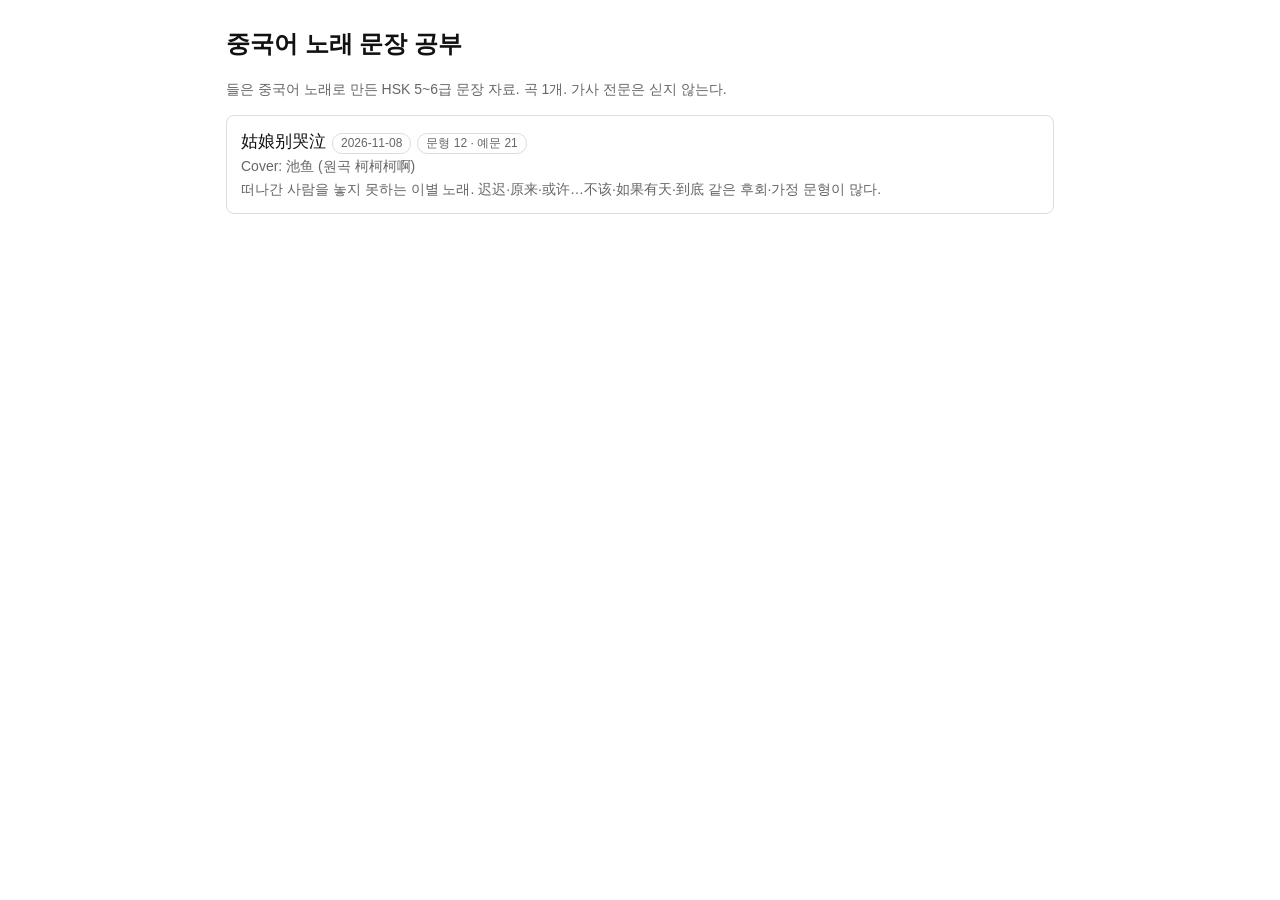
==== index.html @ 87ad7418 "중국어 노래 문장 공부 사이트: 곡별 HSK 5~6급 문형·작문 자료와 Chrome 청취 추적 도구 Co-Authored-By: Claude Opus 5.5 <noreply@ant" ====
<!doctype html>
<html lang="ko">
<head>
<meta charset="utf-8">
<meta name="viewport" content="width=device-width, initial-scale=1">
<title>중국어 노래 문장 공부</title>
<link rel="stylesheet" href="assets/study.css">
</head>
<body>
<main>
<h1>중국어 노래 문장 공부</h1>
<p class="muted">들은 중국어 노래로 만든 HSK 5~6급 문장 자료. 곡 1개. 가사 전문은 싣지 않는다.</p>
<a class="song" href="videos/DZimlVK9Ybs/index.html"><span class="zh s">姑娘别哭泣</span><span class="tag">2026-11-08</span><span class="tag">문형 12 · 예문 21</span><div class="muted">Cover: 池鱼 (원곡 柯柯柯啊)</div><div class="muted">떠나간 사람을 놓지 못하는 이별 노래. 迟迟·原来·或许…不该·如果有天·到底 같은 후회·가정 문형이 많다.</div></a>
</main>
</body>
</html>
---- assets/study.css ----
:root{--bg:#fff;--fg:#111;--muted:#666;--line:#ddd;--soft:#f6f6f6;--accent:#111;--ok:#1a7f37;--bad:#c62828}
@media (prefers-color-scheme:dark){:root:not([data-theme="light"]){--bg:#121212;--fg:#eee;--muted:#9a9a9a;--line:#333;--soft:#1c1c1c;--accent:#eee;--ok:#4caf50;--bad:#ef5350}}
*{box-sizing:border-box}
body{margin:0;background:var(--bg);color:var(--fg);font:16px/1.65 "Pretendard","Noto Sans KR","Malgun Gothic",sans-serif}
main{max-width:860px;margin:0 auto;padding:24px 16px 64px}
a{color:var(--fg)}
h1{font-size:24px;margin:0 0 4px}h2{font-size:19px;margin:40px 0 10px;padding-bottom:6px;border-bottom:1px solid var(--line)}
h3{font-size:16px;margin:0 0 6px}
.muted{color:var(--muted);font-size:14px}
.zh{font-family:"Noto Sans SC","Microsoft YaHei",sans-serif;font-size:20px;line-height:1.6}
.zh.s{font-size:17px}
.py{color:var(--muted);font-size:14px}
nav{display:flex;gap:6px;flex-wrap:wrap;margin:16px 0}
nav a{border:1px solid var(--line);border-radius:6px;padding:4px 10px;text-decoration:none;font-size:14px}
.video{position:relative;padding-top:56.25%;border:1px solid var(--line);border-radius:8px;overflow:hidden;margin:12px 0}
.video iframe{position:absolute;inset:0;width:100%;height:100%;border:0}
.tools{display:flex;gap:8px;flex-wrap:wrap;align-items:center;margin:8px 0}
button{background:var(--accent);color:var(--bg);border:0;border-radius:6px;padding:7px 14px;font:inherit;font-size:14px;cursor:pointer}
button.ghost{background:transparent;color:var(--fg);border:1px solid var(--line)}
button.mini{padding:2px 8px;font-size:13px}
.box{border:1px solid var(--line);border-radius:8px;padding:12px 14px;margin:10px 0}
.box p{margin:4px 0}
.sent{border-left:3px solid var(--line);padding:6px 0 6px 12px;margin:8px 0}
.note{font-size:14px;background:var(--soft);border-radius:6px;padding:6px 10px;margin-top:6px}
table{width:100%;border-collapse:collapse;font-size:15px}
th,td{border-bottom:1px solid var(--line);padding:8px 6px;text-align:left;vertical-align:top}
th{font-size:13px;color:var(--muted);font-weight:600}
.card{border:1px solid var(--line);border-radius:10px;padding:24px 16px;min-height:170px}
.card .q{font-size:18px}
textarea{width:100%;min-height:160px;border:1px solid var(--line);border-radius:6px;padding:10px;background:var(--bg);color:var(--fg);font:14px/1.5 inherit}
details{border:1px solid var(--line);border-radius:8px;padding:8px 14px;margin:10px 0}
summary{cursor:pointer;font-weight:600}
.hide-py .py{visibility:hidden}.hide-ko .ko{visibility:hidden}
.song{display:block;border:1px solid var(--line);border-radius:8px;padding:12px 14px;margin:8px 0;text-decoration:none}
.song:hover{background:var(--soft)}
.tag{display:inline-block;font-size:12px;border:1px solid var(--line);border-radius:10px;padding:0 8px;margin-left:6px;color:var(--muted)}
@media (max-width:600px){.zh{font-size:18px}}
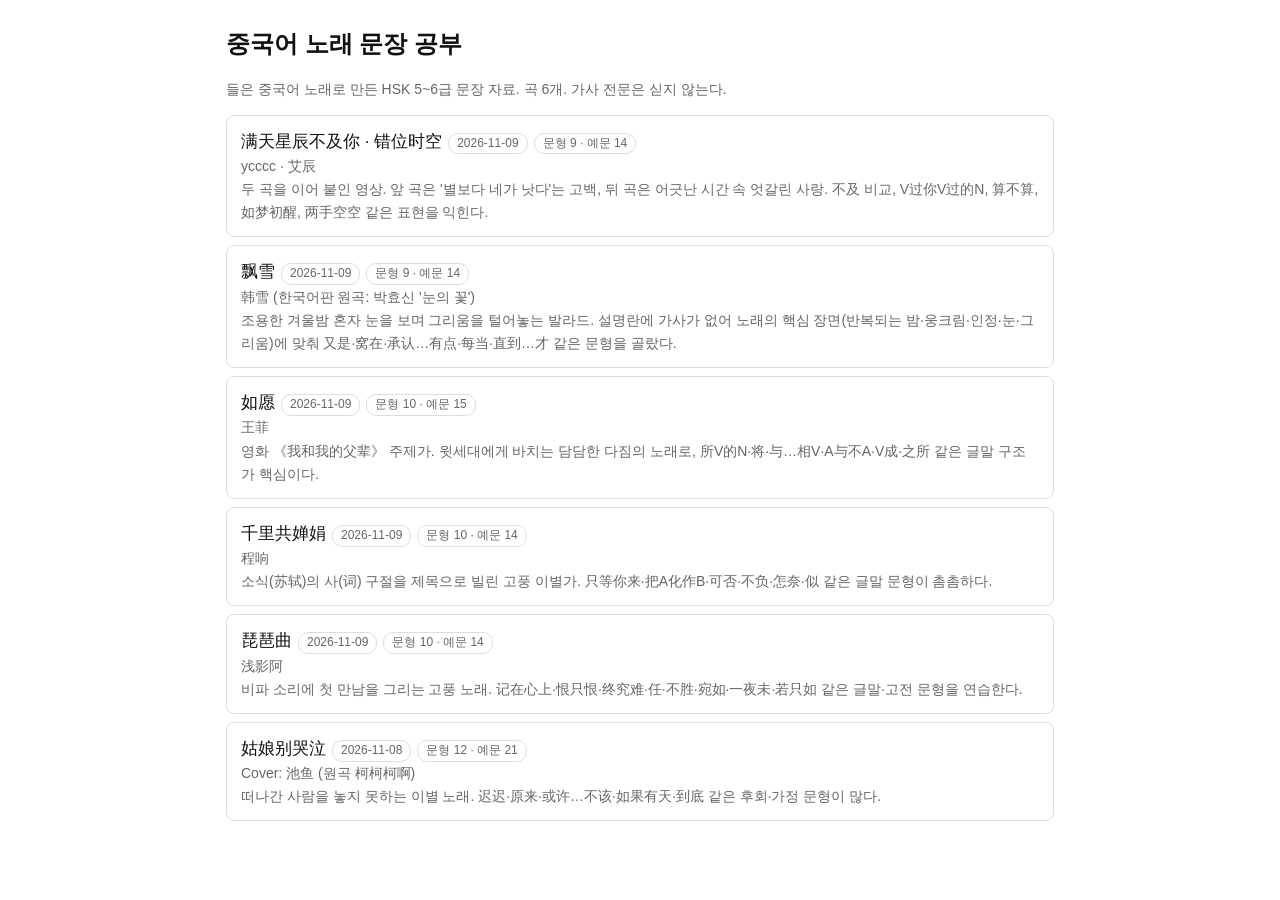
==== commit 073ec0e8: "새 곡: 飘雪, 满天星辰不及你·错位时空, 千里共婵娟, 琵琶曲, 如愿 Co-Authored-By: Claude Opus 5.5 <noreply@anthropic.com>" ====
--- a/index.html
+++ b/index.html
@@ -9,7 +9,12 @@
 <body>
 <main>
 <h1>중국어 노래 문장 공부</h1>
-<p class="muted">들은 중국어 노래로 만든 HSK 5~6급 문장 자료. 곡 1개. 가사 전문은 싣지 않는다.</p>
+<p class="muted">들은 중국어 노래로 만든 HSK 5~6급 문장 자료. 곡 6개. 가사 전문은 싣지 않는다.</p>
+<a class="song" href="videos/vgGB8AaJwH0/index.html"><span class="zh s">满天星辰不及你 · 错位时空</span><span class="tag">2026-11-09</span><span class="tag">문형 9 · 예문 14</span><div class="muted">ycccc · 艾辰</div><div class="muted">두 곡을 이어 붙인 영상. 앞 곡은 &#x27;별보다 네가 낫다&#x27;는 고백, 뒤 곡은 어긋난 시간 속 엇갈린 사랑. 不及 비교, V过你V过的N, 算不算, 如梦初醒, 两手空空 같은 표현을 익힌다.</div></a>
+<a class="song" href="videos/NZdvk2fl6cA/index.html"><span class="zh s">飘雪</span><span class="tag">2026-11-09</span><span class="tag">문형 9 · 예문 14</span><div class="muted">韩雪 (한국어판 원곡: 박효신 &#x27;눈의 꽃&#x27;)</div><div class="muted">조용한 겨울밤 혼자 눈을 보며 그리움을 털어놓는 발라드. 설명란에 가사가 없어 노래의 핵심 장면(반복되는 밤·웅크림·인정·눈·그리움)에 맞춰 又是·窝在·承认…有点·每当·直到…才 같은 문형을 골랐다.</div></a>
+<a class="song" href="videos/GM3HrVnOnAs/index.html"><span class="zh s">如愿</span><span class="tag">2026-11-09</span><span class="tag">문형 10 · 예문 15</span><div class="muted">王菲</div><div class="muted">영화 《我和我的父辈》 주제가. 윗세대에게 바치는 담담한 다짐의 노래로, 所V的N·将·与…相V·A与不A·V成·之所 같은 글말 구조가 핵심이다.</div></a>
+<a class="song" href="videos/eVmsCBAAaas/index.html"><span class="zh s">千里共婵娟</span><span class="tag">2026-11-09</span><span class="tag">문형 10 · 예문 14</span><div class="muted">程响</div><div class="muted">소식(苏轼)의 사(词) 구절을 제목으로 빌린 고풍 이별가. 只等你来·把A化作B·可否·不负·怎奈·似 같은 글말 문형이 촘촘하다.</div></a>
+<a class="song" href="videos/chpROxNV_yA/index.html"><span class="zh s">琵琶曲</span><span class="tag">2026-11-09</span><span class="tag">문형 10 · 예문 14</span><div class="muted">浅影阿</div><div class="muted">비파 소리에 첫 만남을 그리는 고풍 노래. 记在心上·恨只恨·终究难·任·不胜·宛如·一夜未·若只如 같은 글말·고전 문형을 연습한다.</div></a>
 <a class="song" href="videos/DZimlVK9Ybs/index.html"><span class="zh s">姑娘别哭泣</span><span class="tag">2026-11-08</span><span class="tag">문형 12 · 예문 21</span><div class="muted">Cover: 池鱼 (원곡 柯柯柯啊)</div><div class="muted">떠나간 사람을 놓지 못하는 이별 노래. 迟迟·原来·或许…不该·如果有天·到底 같은 후회·가정 문형이 많다.</div></a>
 </main>
 </body>
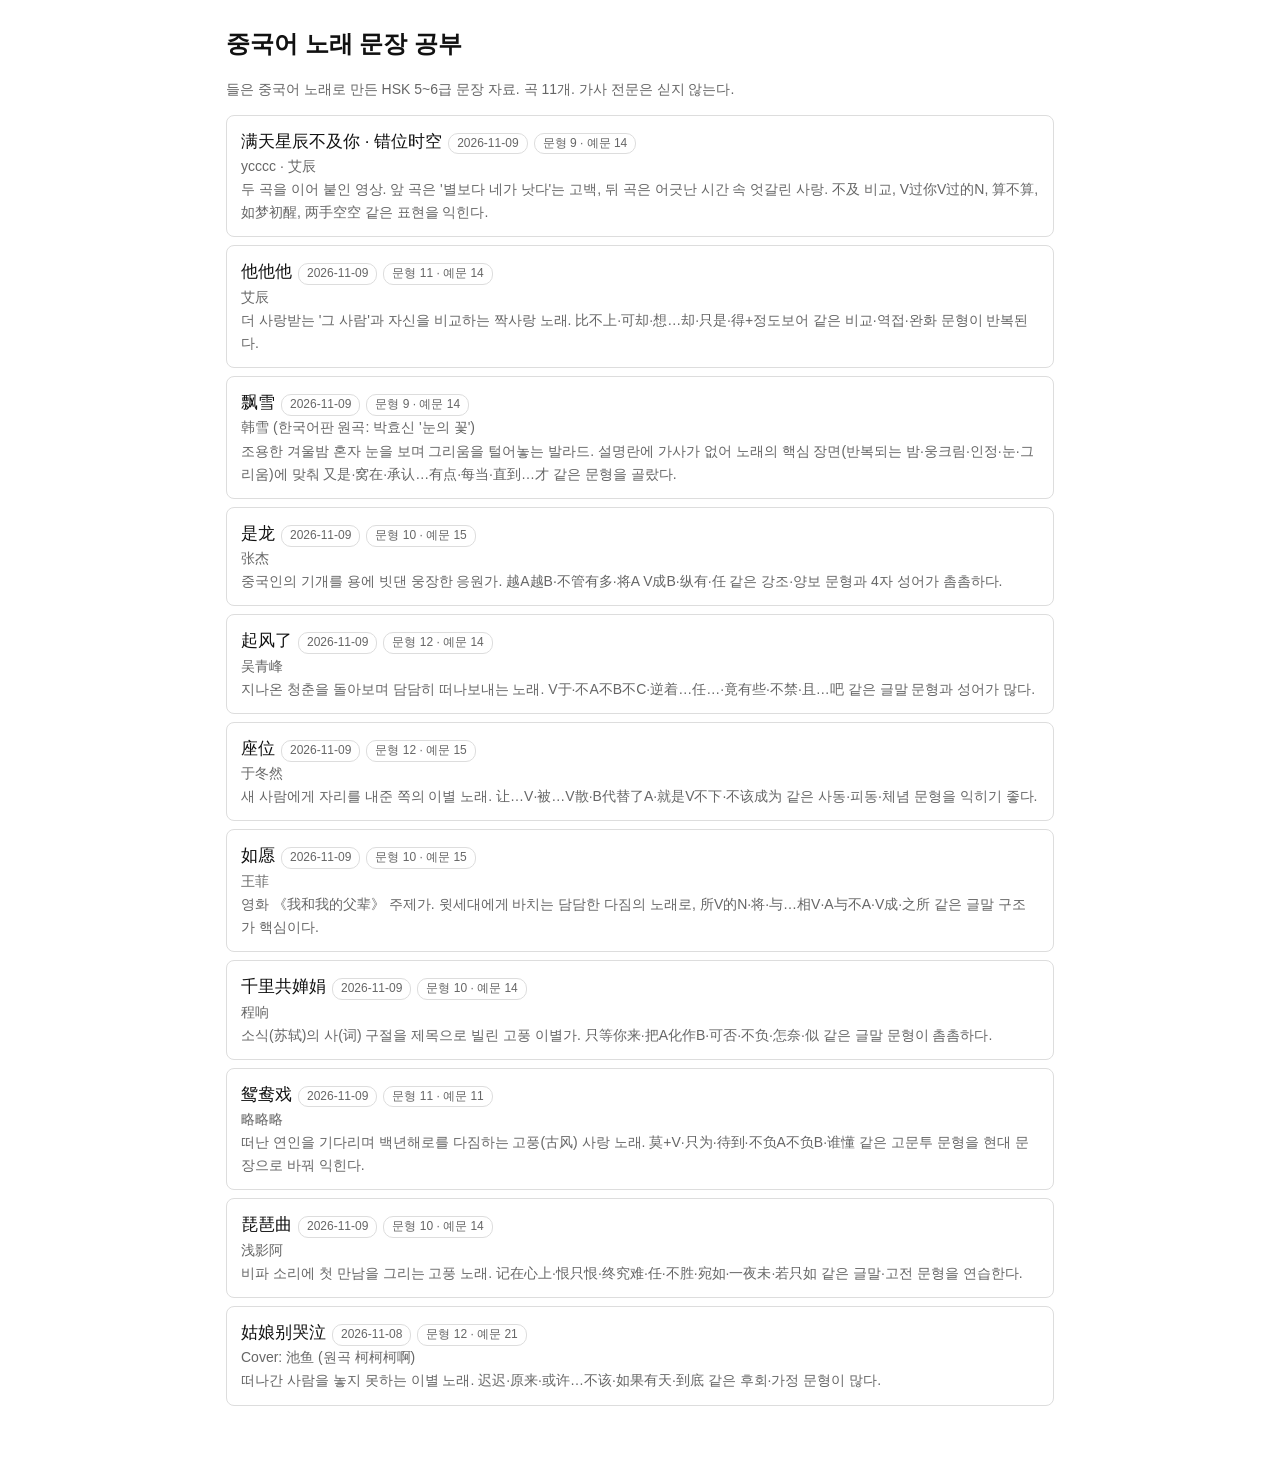
==== commit bd1082aa: "새 곡: 是龙, 座位, 他他他, 鸳鸯戏, 起风了 Co-Authored-By: Claude Opus 5.5 <noreply@anthropic.com>" ====
--- a/index.html
+++ b/index.html
@@ -9,11 +9,16 @@
 <body>
 <main>
 <h1>중국어 노래 문장 공부</h1>
-<p class="muted">들은 중국어 노래로 만든 HSK 5~6급 문장 자료. 곡 6개. 가사 전문은 싣지 않는다.</p>
+<p class="muted">들은 중국어 노래로 만든 HSK 5~6급 문장 자료. 곡 11개. 가사 전문은 싣지 않는다.</p>
 <a class="song" href="videos/vgGB8AaJwH0/index.html"><span class="zh s">满天星辰不及你 · 错位时空</span><span class="tag">2026-11-09</span><span class="tag">문형 9 · 예문 14</span><div class="muted">ycccc · 艾辰</div><div class="muted">두 곡을 이어 붙인 영상. 앞 곡은 &#x27;별보다 네가 낫다&#x27;는 고백, 뒤 곡은 어긋난 시간 속 엇갈린 사랑. 不及 비교, V过你V过的N, 算不算, 如梦初醒, 两手空空 같은 표현을 익힌다.</div></a>
+<a class="song" href="videos/LgaWLshKzpI/index.html"><span class="zh s">他他他</span><span class="tag">2026-11-09</span><span class="tag">문형 11 · 예문 14</span><div class="muted">艾辰</div><div class="muted">더 사랑받는 &#x27;그 사람&#x27;과 자신을 비교하는 짝사랑 노래. 比不上·可却·想…却·只是·得+정도보어 같은 비교·역접·완화 문형이 반복된다.</div></a>
 <a class="song" href="videos/NZdvk2fl6cA/index.html"><span class="zh s">飘雪</span><span class="tag">2026-11-09</span><span class="tag">문형 9 · 예문 14</span><div class="muted">韩雪 (한국어판 원곡: 박효신 &#x27;눈의 꽃&#x27;)</div><div class="muted">조용한 겨울밤 혼자 눈을 보며 그리움을 털어놓는 발라드. 설명란에 가사가 없어 노래의 핵심 장면(반복되는 밤·웅크림·인정·눈·그리움)에 맞춰 又是·窝在·承认…有点·每当·直到…才 같은 문형을 골랐다.</div></a>
+<a class="song" href="videos/lgHoEQMCqtI/index.html"><span class="zh s">是龙</span><span class="tag">2026-11-09</span><span class="tag">문형 10 · 예문 15</span><div class="muted">张杰</div><div class="muted">중국인의 기개를 용에 빗댄 웅장한 응원가. 越A越B·不管有多·将A V成B·纵有·任 같은 강조·양보 문형과 4자 성어가 촘촘하다.</div></a>
+<a class="song" href="videos/8XDMUh3v1Xk/index.html"><span class="zh s">起风了</span><span class="tag">2026-11-09</span><span class="tag">문형 12 · 예문 14</span><div class="muted">吴青峰</div><div class="muted">지나온 청춘을 돌아보며 담담히 떠나보내는 노래. V于·不A不B不C·逆着…任…·竟有些·不禁·且…吧 같은 글말 문형과 성어가 많다.</div></a>
+<a class="song" href="videos/0hnuemkNnFM/index.html"><span class="zh s">座位</span><span class="tag">2026-11-09</span><span class="tag">문형 12 · 예문 15</span><div class="muted">于冬然</div><div class="muted">새 사람에게 자리를 내준 쪽의 이별 노래. 让…V·被…V散·B代替了A·就是V不下·不该成为 같은 사동·피동·체념 문형을 익히기 좋다.</div></a>
 <a class="song" href="videos/GM3HrVnOnAs/index.html"><span class="zh s">如愿</span><span class="tag">2026-11-09</span><span class="tag">문형 10 · 예문 15</span><div class="muted">王菲</div><div class="muted">영화 《我和我的父辈》 주제가. 윗세대에게 바치는 담담한 다짐의 노래로, 所V的N·将·与…相V·A与不A·V成·之所 같은 글말 구조가 핵심이다.</div></a>
 <a class="song" href="videos/eVmsCBAAaas/index.html"><span class="zh s">千里共婵娟</span><span class="tag">2026-11-09</span><span class="tag">문형 10 · 예문 14</span><div class="muted">程响</div><div class="muted">소식(苏轼)의 사(词) 구절을 제목으로 빌린 고풍 이별가. 只等你来·把A化作B·可否·不负·怎奈·似 같은 글말 문형이 촘촘하다.</div></a>
+<a class="song" href="videos/Ud0i41BVCOg/index.html"><span class="zh s">鸳鸯戏</span><span class="tag">2026-11-09</span><span class="tag">문형 11 · 예문 11</span><div class="muted">略略略</div><div class="muted">떠난 연인을 기다리며 백년해로를 다짐하는 고풍(古风) 사랑 노래. 莫+V·只为·待到·不负A不负B·谁懂 같은 고문투 문형을 현대 문장으로 바꿔 익힌다.</div></a>
 <a class="song" href="videos/chpROxNV_yA/index.html"><span class="zh s">琵琶曲</span><span class="tag">2026-11-09</span><span class="tag">문형 10 · 예문 14</span><div class="muted">浅影阿</div><div class="muted">비파 소리에 첫 만남을 그리는 고풍 노래. 记在心上·恨只恨·终究难·任·不胜·宛如·一夜未·若只如 같은 글말·고전 문형을 연습한다.</div></a>
 <a class="song" href="videos/DZimlVK9Ybs/index.html"><span class="zh s">姑娘别哭泣</span><span class="tag">2026-11-08</span><span class="tag">문형 12 · 예문 21</span><div class="muted">Cover: 池鱼 (원곡 柯柯柯啊)</div><div class="muted">떠나간 사람을 놓지 못하는 이별 노래. 迟迟·原来·或许…不该·如果有天·到底 같은 후회·가정 문형이 많다.</div></a>
 </main>
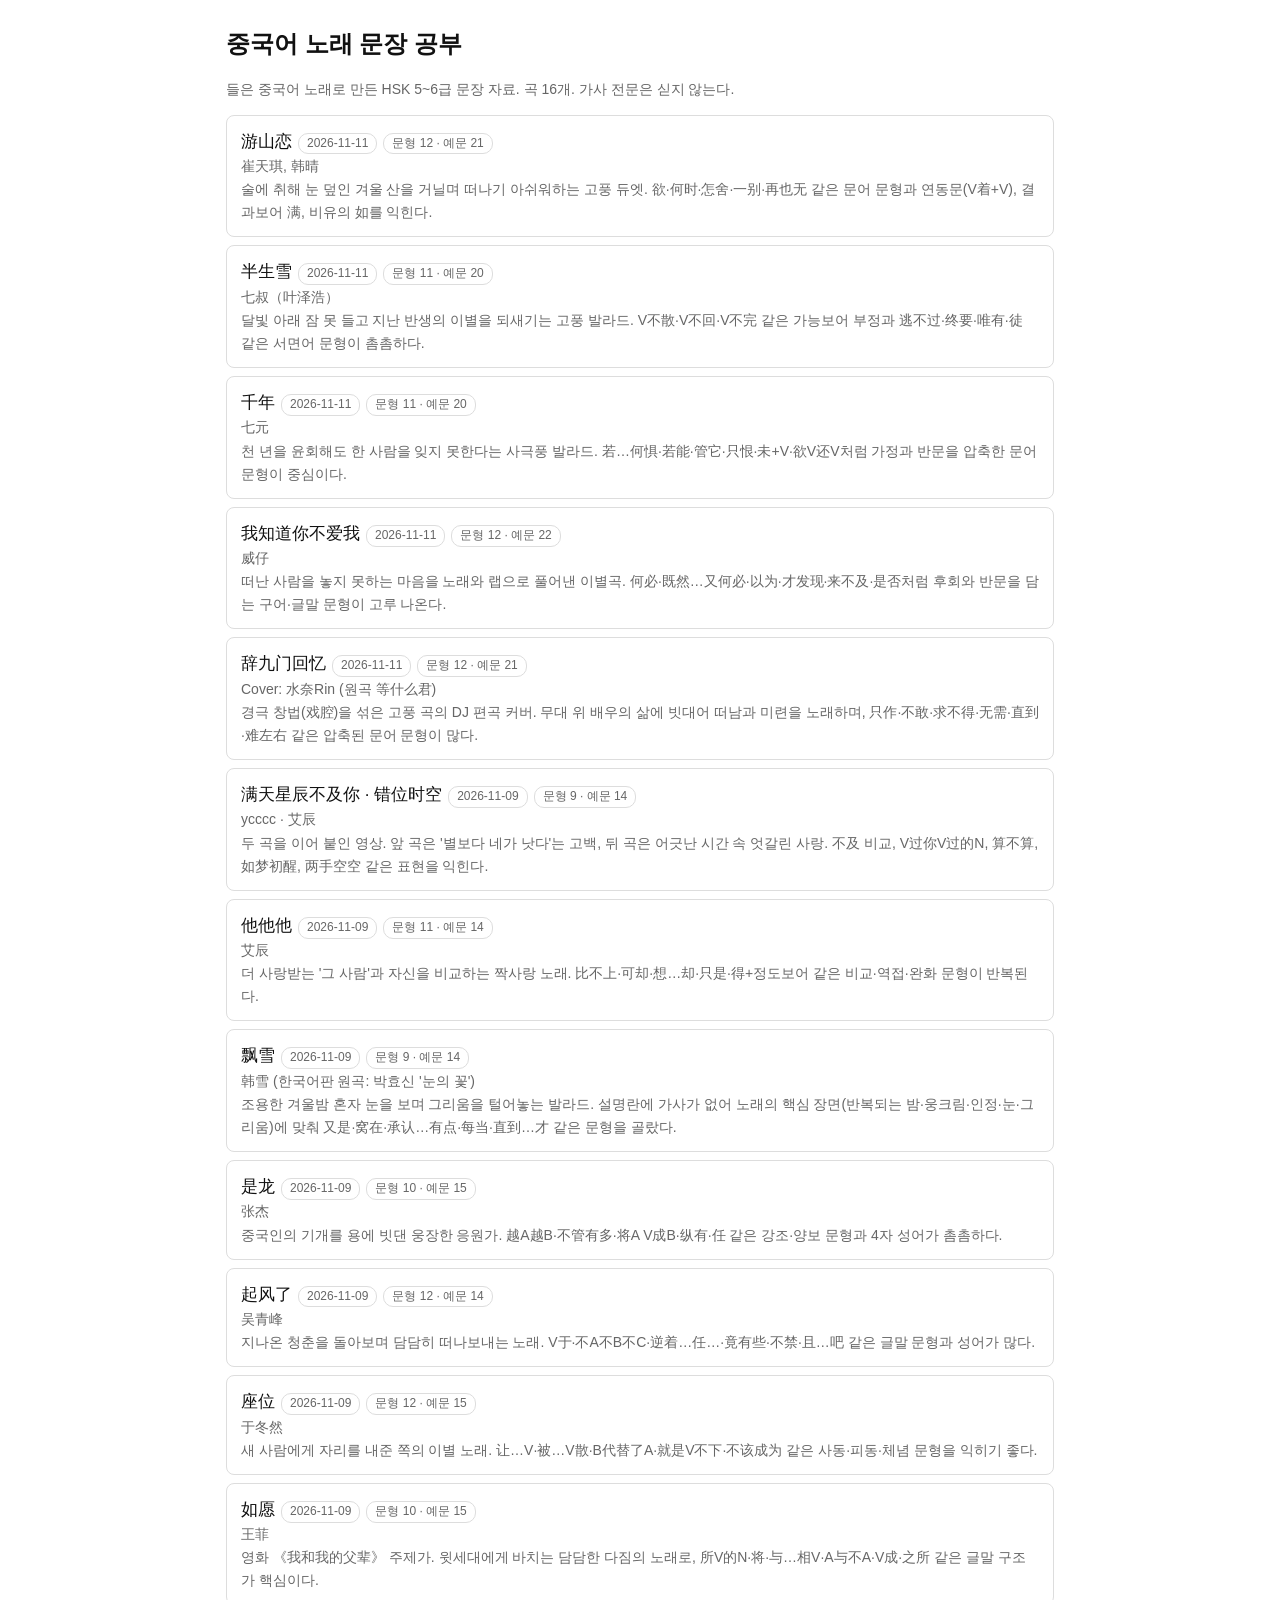
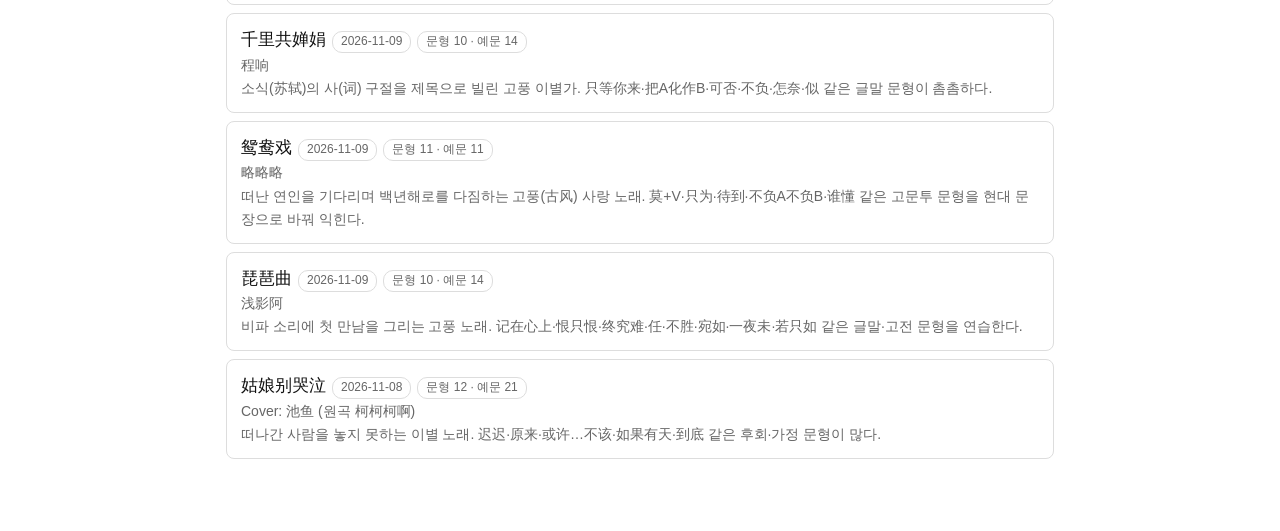
==== commit 1aff04ce: "새 곡: 我知道你不爱我, 千年, 辞九门回忆, 游山恋, 半生雪 Co-Authored-By: Claude <noreply@anthropic.com>" ====
--- a/index.html
+++ b/index.html
@@ -9,7 +9,12 @@
 <body>
 <main>
 <h1>중국어 노래 문장 공부</h1>
-<p class="muted">들은 중국어 노래로 만든 HSK 5~6급 문장 자료. 곡 11개. 가사 전문은 싣지 않는다.</p>
+<p class="muted">들은 중국어 노래로 만든 HSK 5~6급 문장 자료. 곡 16개. 가사 전문은 싣지 않는다.</p>
+<a class="song" href="videos/fmcrG93Ezdw/index.html"><span class="zh s">游山恋</span><span class="tag">2026-11-11</span><span class="tag">문형 12 · 예문 21</span><div class="muted">崔天琪, 韩晴</div><div class="muted">술에 취해 눈 덮인 겨울 산을 거닐며 떠나기 아쉬워하는 고풍 듀엣. 欲·何时·怎舍·一别·再也无 같은 문어 문형과 연동문(V着+V), 결과보어 满, 비유의 如를 익힌다.</div></a>
+<a class="song" href="videos/cET27ZqOqbs/index.html"><span class="zh s">半生雪</span><span class="tag">2026-11-11</span><span class="tag">문형 11 · 예문 20</span><div class="muted">七叔（叶泽浩）</div><div class="muted">달빛 아래 잠 못 들고 지난 반생의 이별을 되새기는 고풍 발라드. V不散·V不回·V不完 같은 가능보어 부정과 逃不过·终要·唯有·徒 같은 서면어 문형이 촘촘하다.</div></a>
+<a class="song" href="videos/gkvEu8HysBw/index.html"><span class="zh s">千年</span><span class="tag">2026-11-11</span><span class="tag">문형 11 · 예문 20</span><div class="muted">七元</div><div class="muted">천 년을 윤회해도 한 사람을 잊지 못한다는 사극풍 발라드. 若…何惧·若能·管它·只恨·未+V·欲V还V처럼 가정과 반문을 압축한 문어 문형이 중심이다.</div></a>
+<a class="song" href="videos/IIObNURRZug/index.html"><span class="zh s">我知道你不爱我</span><span class="tag">2026-11-11</span><span class="tag">문형 12 · 예문 22</span><div class="muted">威仔</div><div class="muted">떠난 사람을 놓지 못하는 마음을 노래와 랩으로 풀어낸 이별곡. 何必·既然…又何必·以为·才发现·来不及·是否처럼 후회와 반문을 담는 구어·글말 문형이 고루 나온다.</div></a>
+<a class="song" href="videos/apR7hFeR3rU/index.html"><span class="zh s">辞九门回忆</span><span class="tag">2026-11-11</span><span class="tag">문형 12 · 예문 21</span><div class="muted">Cover: 水奈Rin (원곡 等什么君)</div><div class="muted">경극 창법(戏腔)을 섞은 고풍 곡의 DJ 편곡 커버. 무대 위 배우의 삶에 빗대어 떠남과 미련을 노래하며, 只作·不敢·求不得·无需·直到·难左右 같은 압축된 문어 문형이 많다.</div></a>
 <a class="song" href="videos/vgGB8AaJwH0/index.html"><span class="zh s">满天星辰不及你 · 错位时空</span><span class="tag">2026-11-09</span><span class="tag">문형 9 · 예문 14</span><div class="muted">ycccc · 艾辰</div><div class="muted">두 곡을 이어 붙인 영상. 앞 곡은 &#x27;별보다 네가 낫다&#x27;는 고백, 뒤 곡은 어긋난 시간 속 엇갈린 사랑. 不及 비교, V过你V过的N, 算不算, 如梦初醒, 两手空空 같은 표현을 익힌다.</div></a>
 <a class="song" href="videos/LgaWLshKzpI/index.html"><span class="zh s">他他他</span><span class="tag">2026-11-09</span><span class="tag">문형 11 · 예문 14</span><div class="muted">艾辰</div><div class="muted">더 사랑받는 &#x27;그 사람&#x27;과 자신을 비교하는 짝사랑 노래. 比不上·可却·想…却·只是·得+정도보어 같은 비교·역접·완화 문형이 반복된다.</div></a>
 <a class="song" href="videos/NZdvk2fl6cA/index.html"><span class="zh s">飘雪</span><span class="tag">2026-11-09</span><span class="tag">문형 9 · 예문 14</span><div class="muted">韩雪 (한국어판 원곡: 박효신 &#x27;눈의 꽃&#x27;)</div><div class="muted">조용한 겨울밤 혼자 눈을 보며 그리움을 털어놓는 발라드. 설명란에 가사가 없어 노래의 핵심 장면(반복되는 밤·웅크림·인정·눈·그리움)에 맞춰 又是·窝在·承认…有点·每当·直到…才 같은 문형을 골랐다.</div></a>
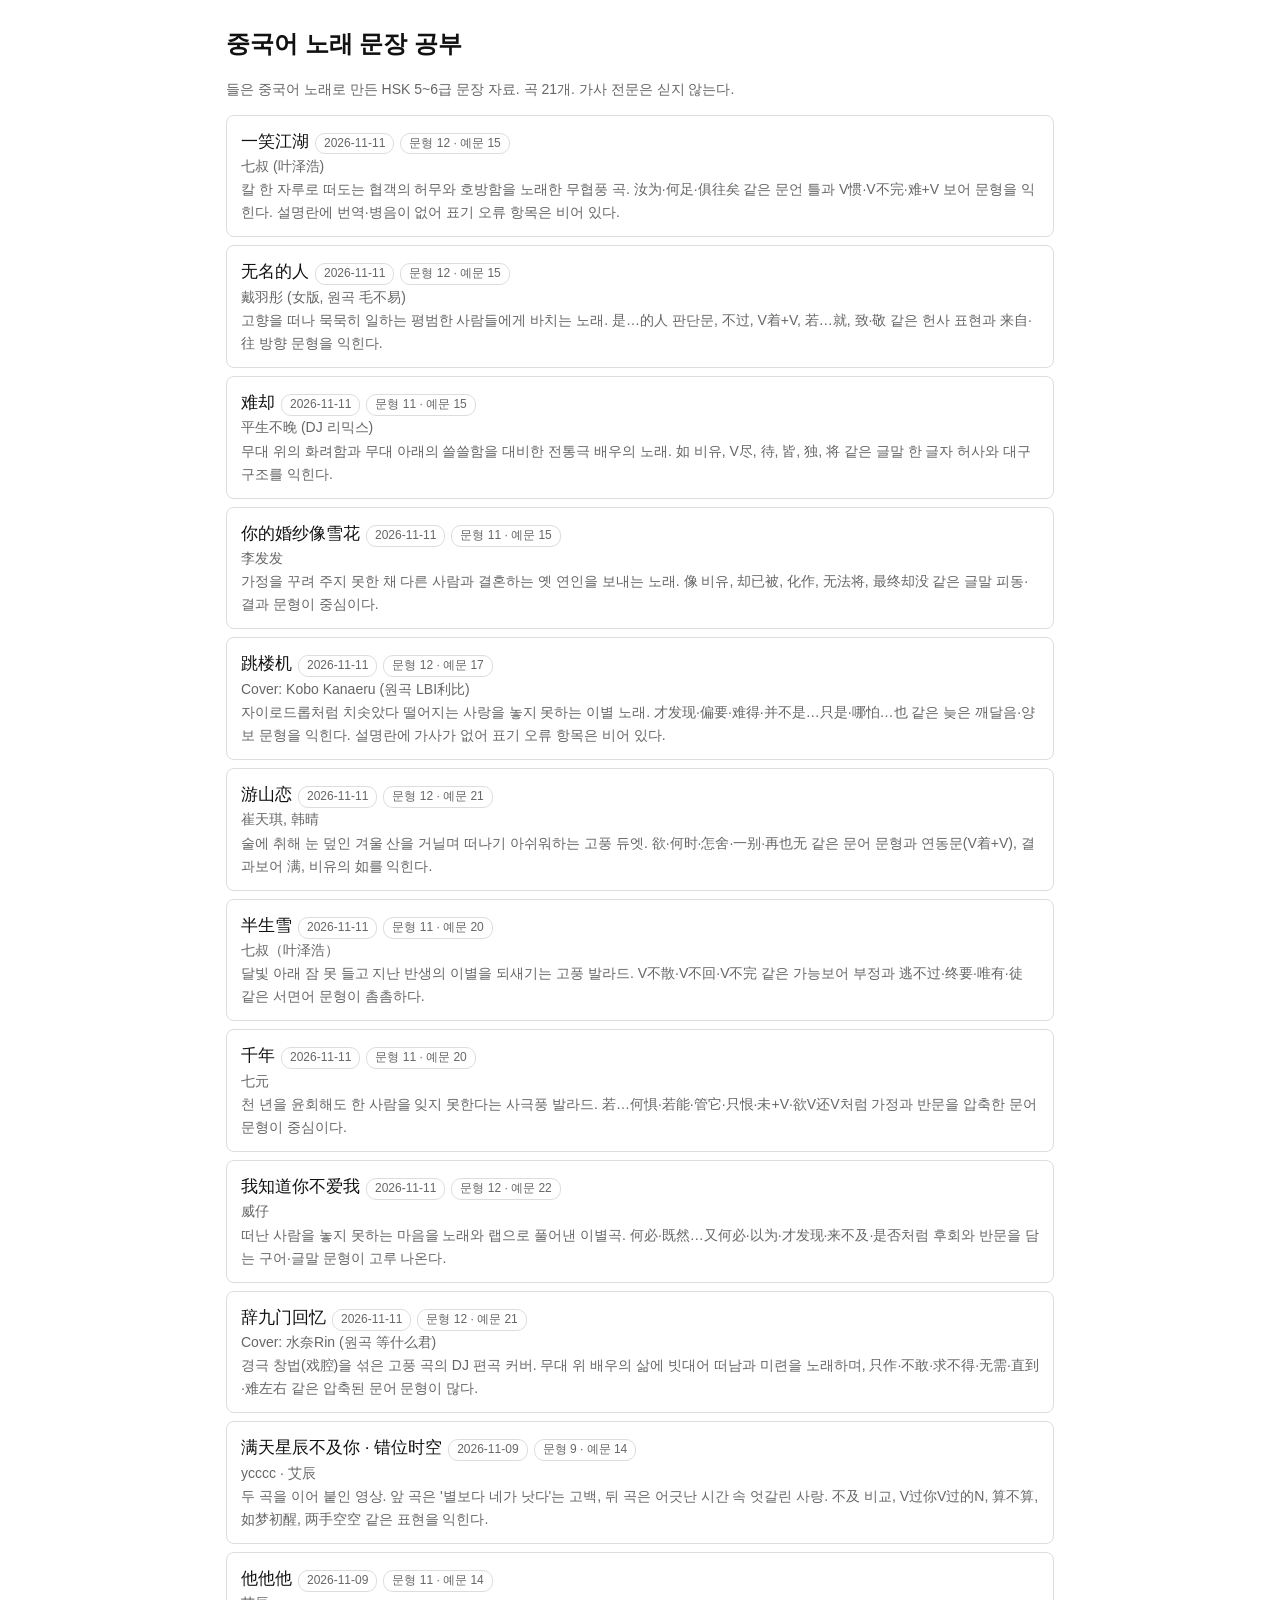
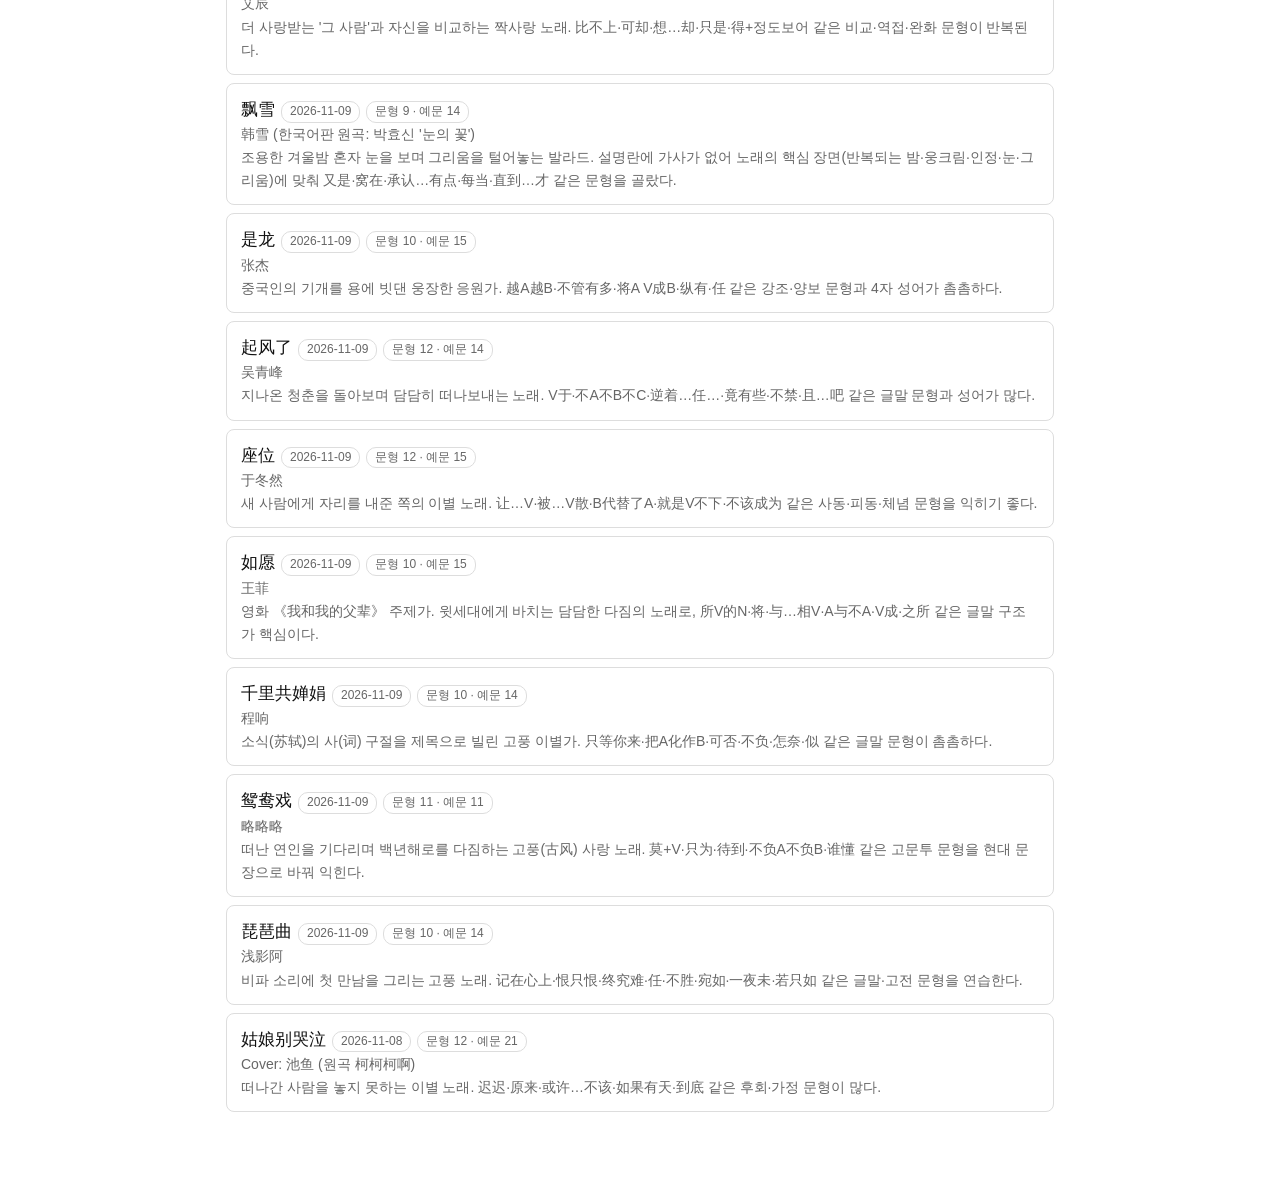
==== commit f20db994: "새 곡: 跳楼机, 你的婚纱像雪花, 难却, 无名的人, 一笑江湖 Co-Authored-By: Claude Fable 5.2 <noreply@anthropic.com>" ====
--- a/index.html
+++ b/index.html
@@ -9,7 +9,12 @@
 <body>
 <main>
 <h1>중국어 노래 문장 공부</h1>
-<p class="muted">들은 중국어 노래로 만든 HSK 5~6급 문장 자료. 곡 16개. 가사 전문은 싣지 않는다.</p>
+<p class="muted">들은 중국어 노래로 만든 HSK 5~6급 문장 자료. 곡 21개. 가사 전문은 싣지 않는다.</p>
+<a class="song" href="videos/FePkjyRsZsA/index.html"><span class="zh s">一笑江湖</span><span class="tag">2026-11-11</span><span class="tag">문형 12 · 예문 15</span><div class="muted">七叔 (叶泽浩)</div><div class="muted">칼 한 자루로 떠도는 협객의 허무와 호방함을 노래한 무협풍 곡. 汝为·何足·俱往矣 같은 문언 틀과 V惯·V不完·难+V 보어 문형을 익힌다. 설명란에 번역·병음이 없어 표기 오류 항목은 비어 있다.</div></a>
+<a class="song" href="videos/Mu6jOeNG7qU/index.html"><span class="zh s">无名的人</span><span class="tag">2026-11-11</span><span class="tag">문형 12 · 예문 15</span><div class="muted">戴羽彤 (女版, 원곡 毛不易)</div><div class="muted">고향을 떠나 묵묵히 일하는 평범한 사람들에게 바치는 노래. 是…的人 판단문, 不过, V着+V, 若…就, 致·敬 같은 헌사 표현과 来自·往 방향 문형을 익힌다.</div></a>
+<a class="song" href="videos/2sPLTR3gpvw/index.html"><span class="zh s">难却</span><span class="tag">2026-11-11</span><span class="tag">문형 11 · 예문 15</span><div class="muted">平生不晚 (DJ 리믹스)</div><div class="muted">무대 위의 화려함과 무대 아래의 쓸쓸함을 대비한 전통극 배우의 노래. 如 비유, V尽, 待, 皆, 独, 将 같은 글말 한 글자 허사와 대구 구조를 익힌다.</div></a>
+<a class="song" href="videos/HSSzdyu-aHs/index.html"><span class="zh s">你的婚纱像雪花</span><span class="tag">2026-11-11</span><span class="tag">문형 11 · 예문 15</span><div class="muted">李发发</div><div class="muted">가정을 꾸려 주지 못한 채 다른 사람과 결혼하는 옛 연인을 보내는 노래. 像 비유, 却已被, 化作, 无法将, 最终却没 같은 글말 피동·결과 문형이 중심이다.</div></a>
+<a class="song" href="videos/lJhfsvlRLZQ/index.html"><span class="zh s">跳楼机</span><span class="tag">2026-11-11</span><span class="tag">문형 12 · 예문 17</span><div class="muted">Cover: Kobo Kanaeru (원곡 LBI利比)</div><div class="muted">자이로드롭처럼 치솟았다 떨어지는 사랑을 놓지 못하는 이별 노래. 才发现·偏要·难得·并不是…只是·哪怕…也 같은 늦은 깨달음·양보 문형을 익힌다. 설명란에 가사가 없어 표기 오류 항목은 비어 있다.</div></a>
 <a class="song" href="videos/fmcrG93Ezdw/index.html"><span class="zh s">游山恋</span><span class="tag">2026-11-11</span><span class="tag">문형 12 · 예문 21</span><div class="muted">崔天琪, 韩晴</div><div class="muted">술에 취해 눈 덮인 겨울 산을 거닐며 떠나기 아쉬워하는 고풍 듀엣. 欲·何时·怎舍·一别·再也无 같은 문어 문형과 연동문(V着+V), 결과보어 满, 비유의 如를 익힌다.</div></a>
 <a class="song" href="videos/cET27ZqOqbs/index.html"><span class="zh s">半生雪</span><span class="tag">2026-11-11</span><span class="tag">문형 11 · 예문 20</span><div class="muted">七叔（叶泽浩）</div><div class="muted">달빛 아래 잠 못 들고 지난 반생의 이별을 되새기는 고풍 발라드. V不散·V不回·V不完 같은 가능보어 부정과 逃不过·终要·唯有·徒 같은 서면어 문형이 촘촘하다.</div></a>
 <a class="song" href="videos/gkvEu8HysBw/index.html"><span class="zh s">千年</span><span class="tag">2026-11-11</span><span class="tag">문형 11 · 예문 20</span><div class="muted">七元</div><div class="muted">천 년을 윤회해도 한 사람을 잊지 못한다는 사극풍 발라드. 若…何惧·若能·管它·只恨·未+V·欲V还V처럼 가정과 반문을 압축한 문어 문형이 중심이다.</div></a>
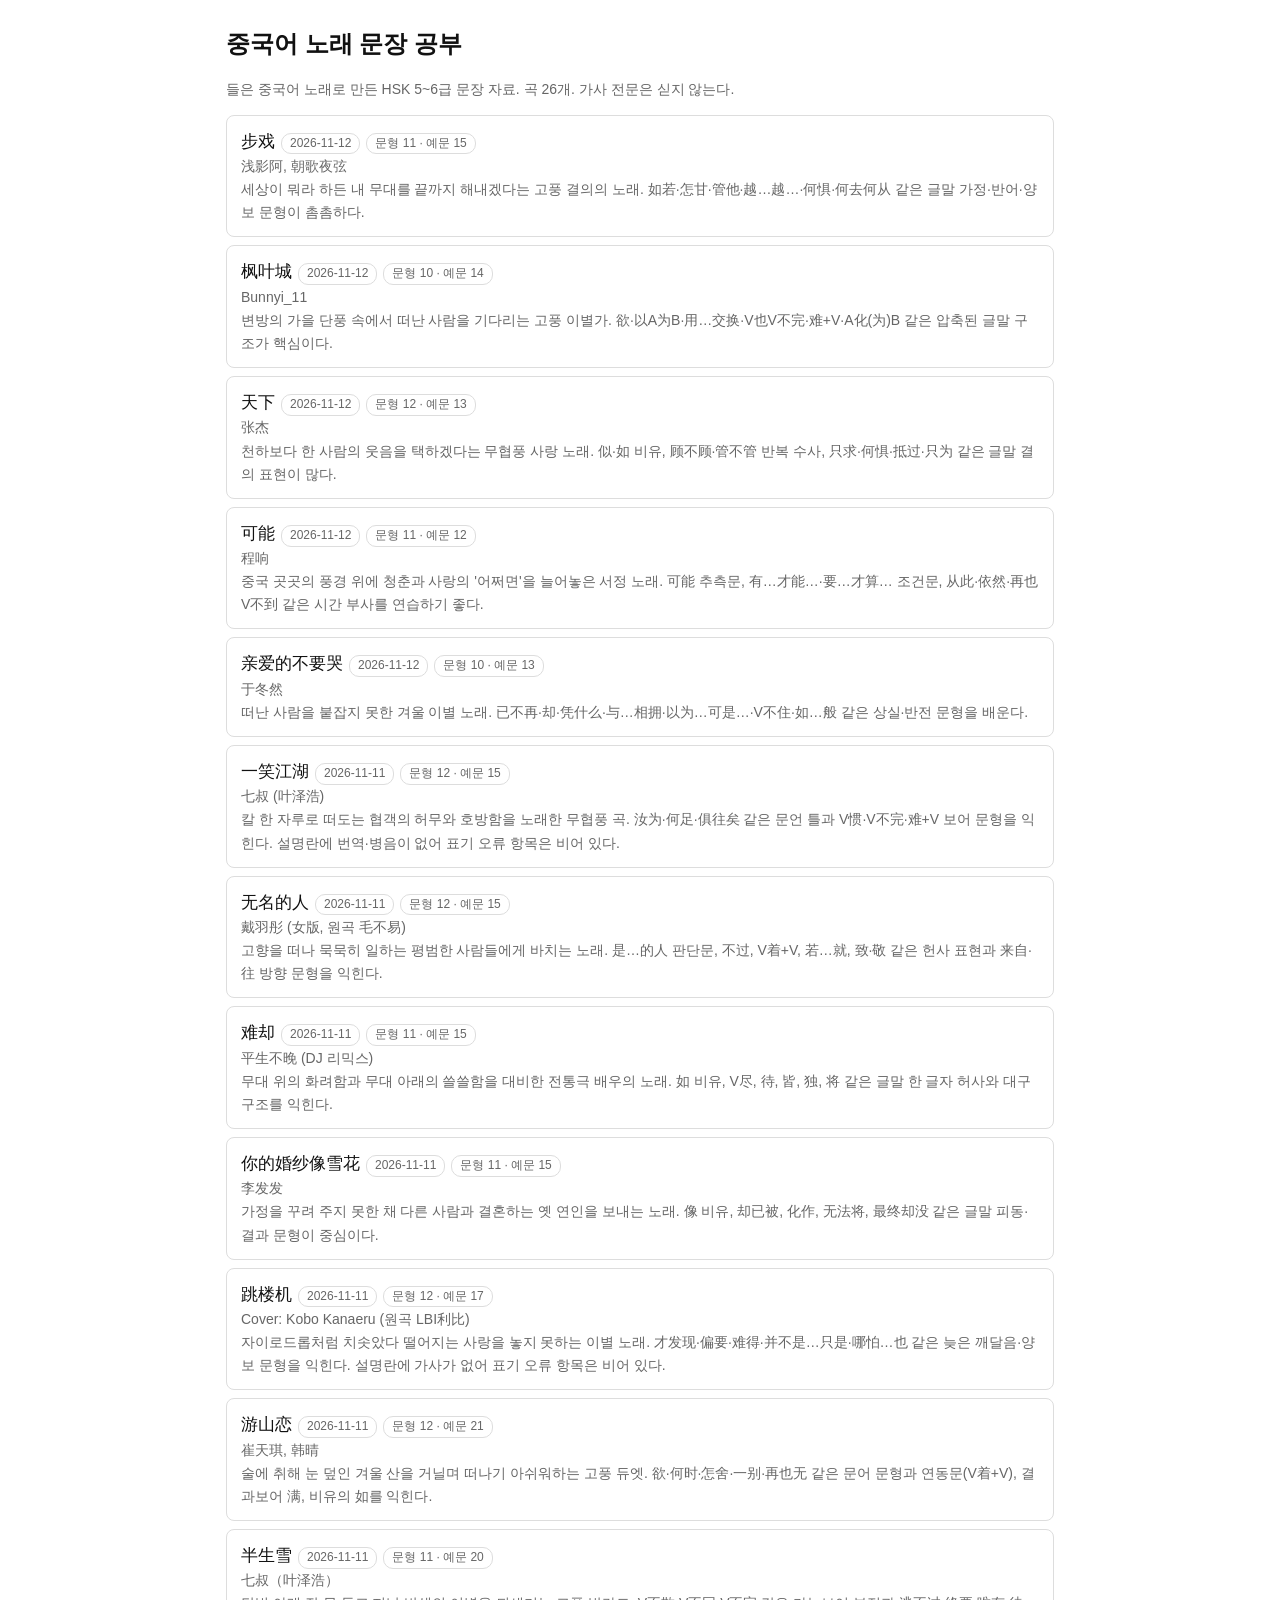
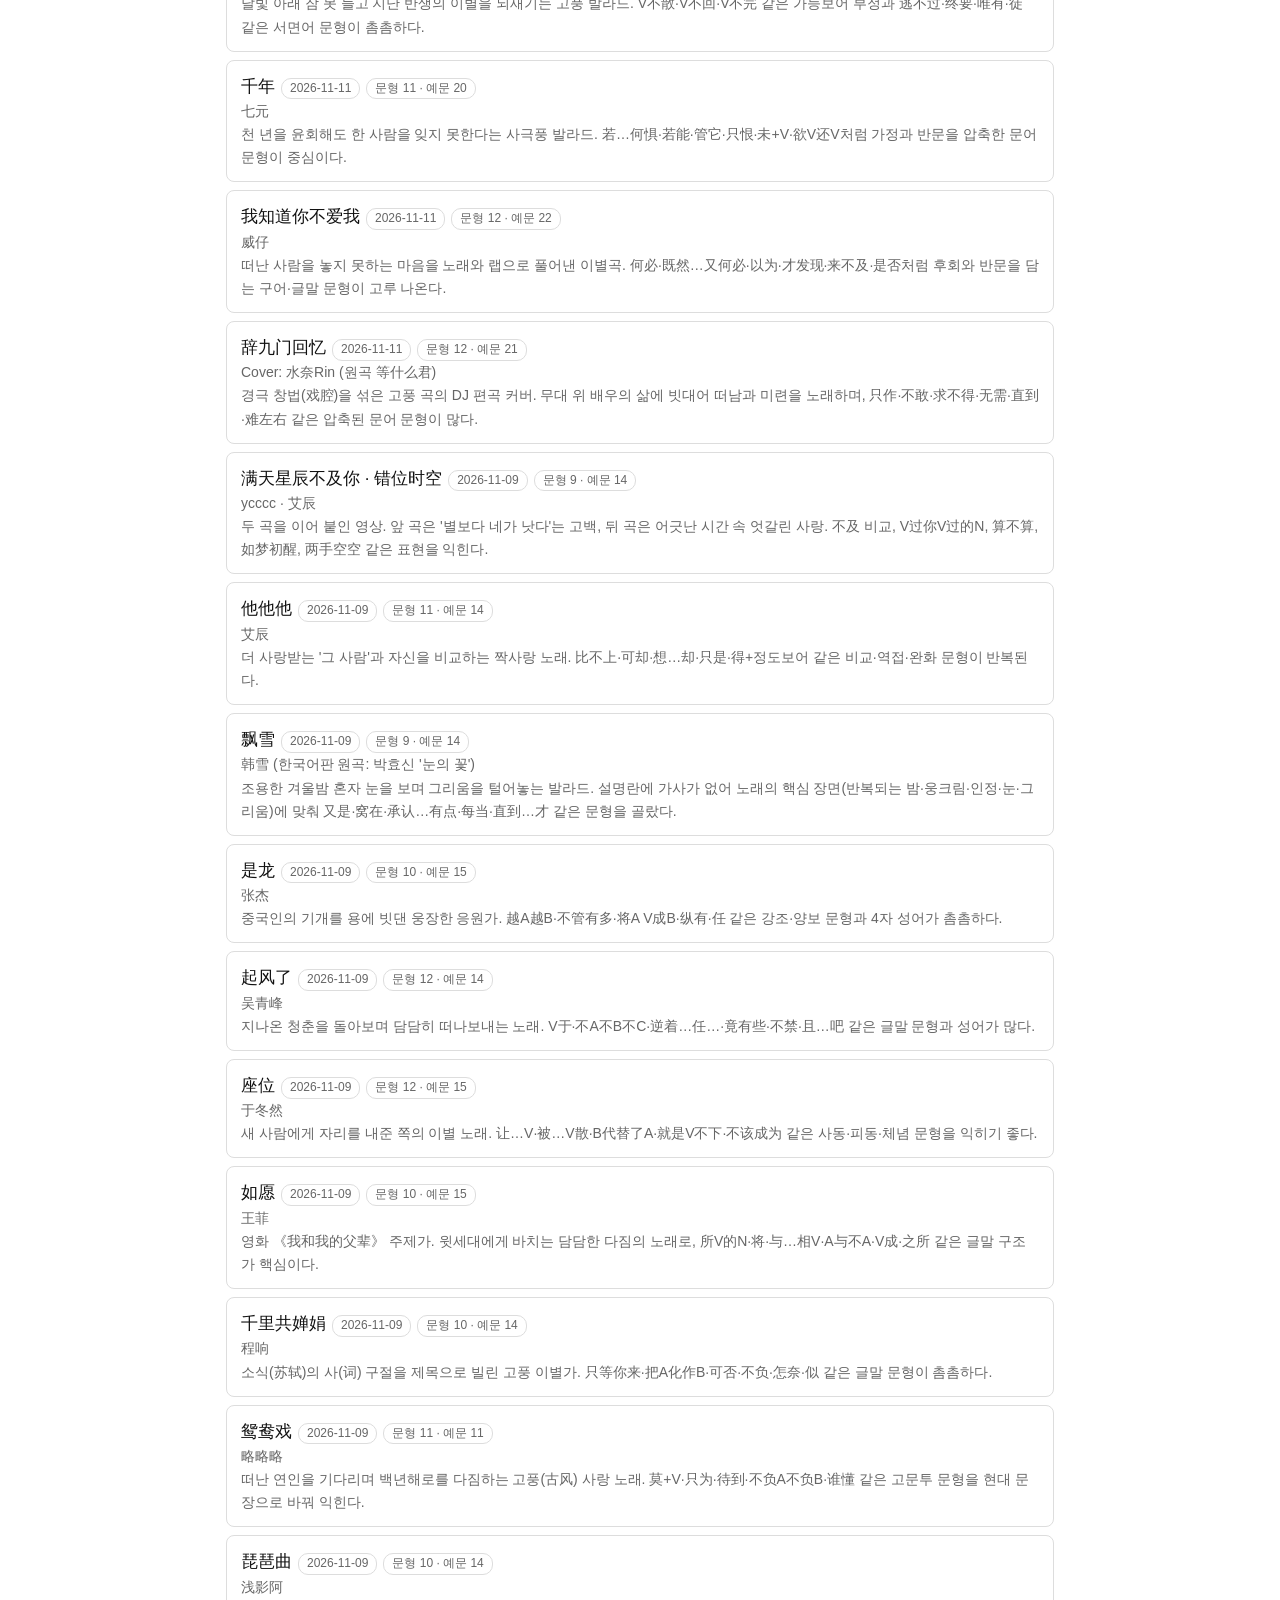
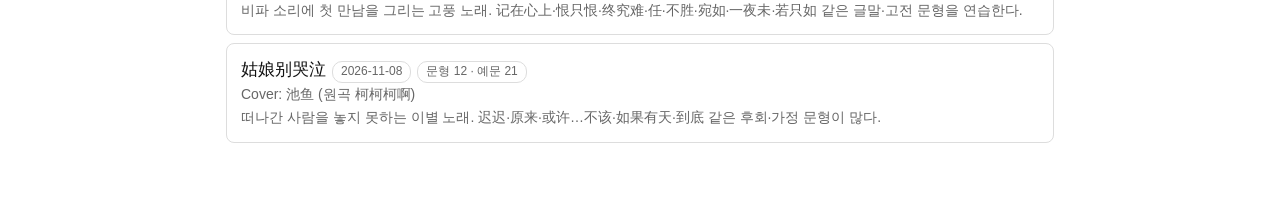
==== commit 7794bb44: "새 곡: 步戏, 亲爱的不要哭, 可能, 枫叶城, 天下 Co-Authored-By: Claude Opus 5.5 <noreply@anthropic.com>" ====
--- a/index.html
+++ b/index.html
@@ -9,7 +9,12 @@
 <body>
 <main>
 <h1>중국어 노래 문장 공부</h1>
-<p class="muted">들은 중국어 노래로 만든 HSK 5~6급 문장 자료. 곡 21개. 가사 전문은 싣지 않는다.</p>
+<p class="muted">들은 중국어 노래로 만든 HSK 5~6급 문장 자료. 곡 26개. 가사 전문은 싣지 않는다.</p>
+<a class="song" href="videos/nTpOb7YOHjk/index.html"><span class="zh s">步戏</span><span class="tag">2026-11-12</span><span class="tag">문형 11 · 예문 15</span><div class="muted">浅影阿, 朝歌夜弦</div><div class="muted">세상이 뭐라 하든 내 무대를 끝까지 해내겠다는 고풍 결의의 노래. 如若·怎甘·管他·越…越…·何惧·何去何从 같은 글말 가정·반어·양보 문형이 촘촘하다.</div></a>
+<a class="song" href="videos/Ya1J-1Wr-Gs/index.html"><span class="zh s">枫叶城</span><span class="tag">2026-11-12</span><span class="tag">문형 10 · 예문 14</span><div class="muted">Bunnyi_11</div><div class="muted">변방의 가을 단풍 속에서 떠난 사람을 기다리는 고풍 이별가. 欲·以A为B·用…交换·V也V不完·难+V·A化(为)B 같은 압축된 글말 구조가 핵심이다.</div></a>
+<a class="song" href="videos/Q1PW_smg8tU/index.html"><span class="zh s">天下</span><span class="tag">2026-11-12</span><span class="tag">문형 12 · 예문 13</span><div class="muted">张杰</div><div class="muted">천하보다 한 사람의 웃음을 택하겠다는 무협풍 사랑 노래. 似·如 비유, 顾不顾·管不管 반복 수사, 只求·何惧·抵过·只为 같은 글말 결의 표현이 많다.</div></a>
+<a class="song" href="videos/qsKGEbTROF0/index.html"><span class="zh s">可能</span><span class="tag">2026-11-12</span><span class="tag">문형 11 · 예문 12</span><div class="muted">程响</div><div class="muted">중국 곳곳의 풍경 위에 청춘과 사랑의 &#x27;어쩌면&#x27;을 늘어놓은 서정 노래. 可能 추측문, 有…才能…·要…才算… 조건문, 从此·依然·再也V不到 같은 시간 부사를 연습하기 좋다.</div></a>
+<a class="song" href="videos/JQX86s4Gs90/index.html"><span class="zh s">亲爱的不要哭</span><span class="tag">2026-11-12</span><span class="tag">문형 10 · 예문 13</span><div class="muted">于冬然</div><div class="muted">떠난 사람을 붙잡지 못한 겨울 이별 노래. 已不再·却·凭什么·与…相拥·以为…可是…·V不住·如…般 같은 상실·반전 문형을 배운다.</div></a>
 <a class="song" href="videos/FePkjyRsZsA/index.html"><span class="zh s">一笑江湖</span><span class="tag">2026-11-11</span><span class="tag">문형 12 · 예문 15</span><div class="muted">七叔 (叶泽浩)</div><div class="muted">칼 한 자루로 떠도는 협객의 허무와 호방함을 노래한 무협풍 곡. 汝为·何足·俱往矣 같은 문언 틀과 V惯·V不完·难+V 보어 문형을 익힌다. 설명란에 번역·병음이 없어 표기 오류 항목은 비어 있다.</div></a>
 <a class="song" href="videos/Mu6jOeNG7qU/index.html"><span class="zh s">无名的人</span><span class="tag">2026-11-11</span><span class="tag">문형 12 · 예문 15</span><div class="muted">戴羽彤 (女版, 원곡 毛不易)</div><div class="muted">고향을 떠나 묵묵히 일하는 평범한 사람들에게 바치는 노래. 是…的人 판단문, 不过, V着+V, 若…就, 致·敬 같은 헌사 표현과 来自·往 방향 문형을 익힌다.</div></a>
 <a class="song" href="videos/2sPLTR3gpvw/index.html"><span class="zh s">难却</span><span class="tag">2026-11-11</span><span class="tag">문형 11 · 예문 15</span><div class="muted">平生不晚 (DJ 리믹스)</div><div class="muted">무대 위의 화려함과 무대 아래의 쓸쓸함을 대비한 전통극 배우의 노래. 如 비유, V尽, 待, 皆, 独, 将 같은 글말 한 글자 허사와 대구 구조를 익힌다.</div></a>
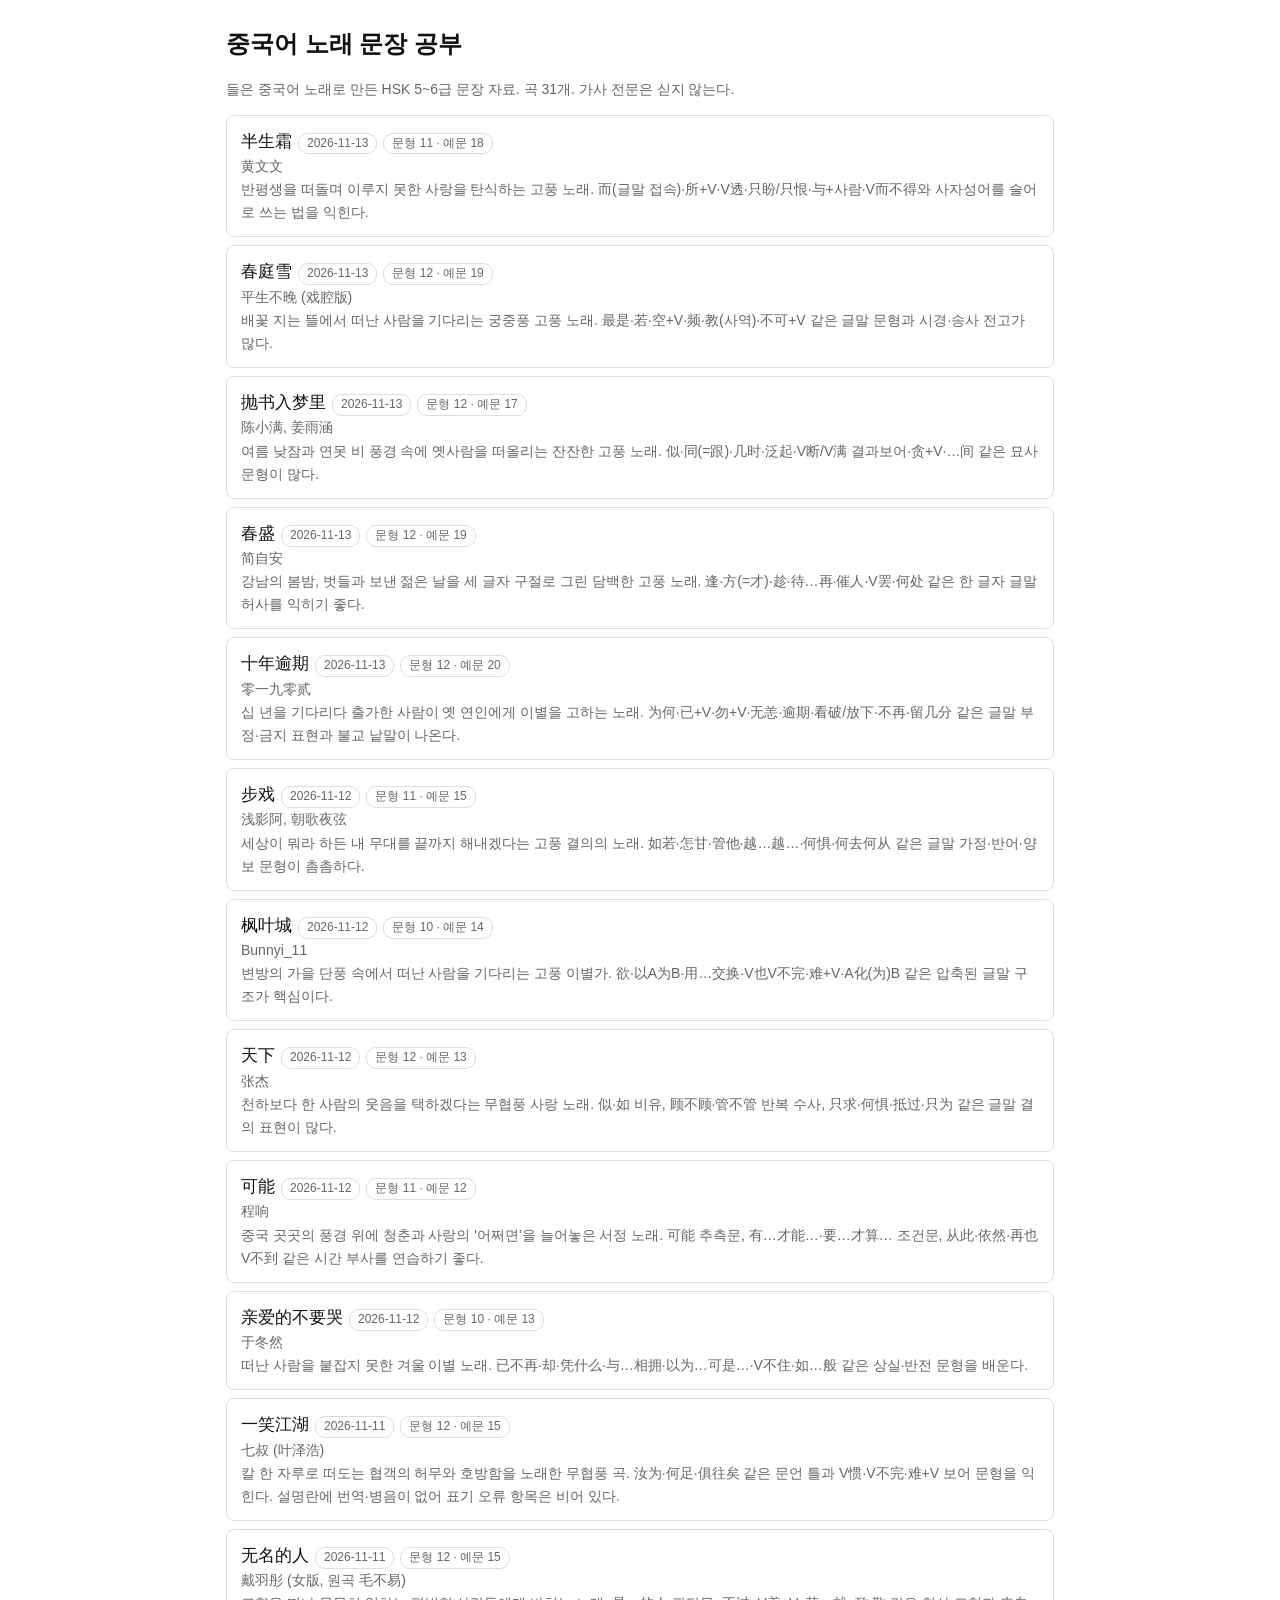
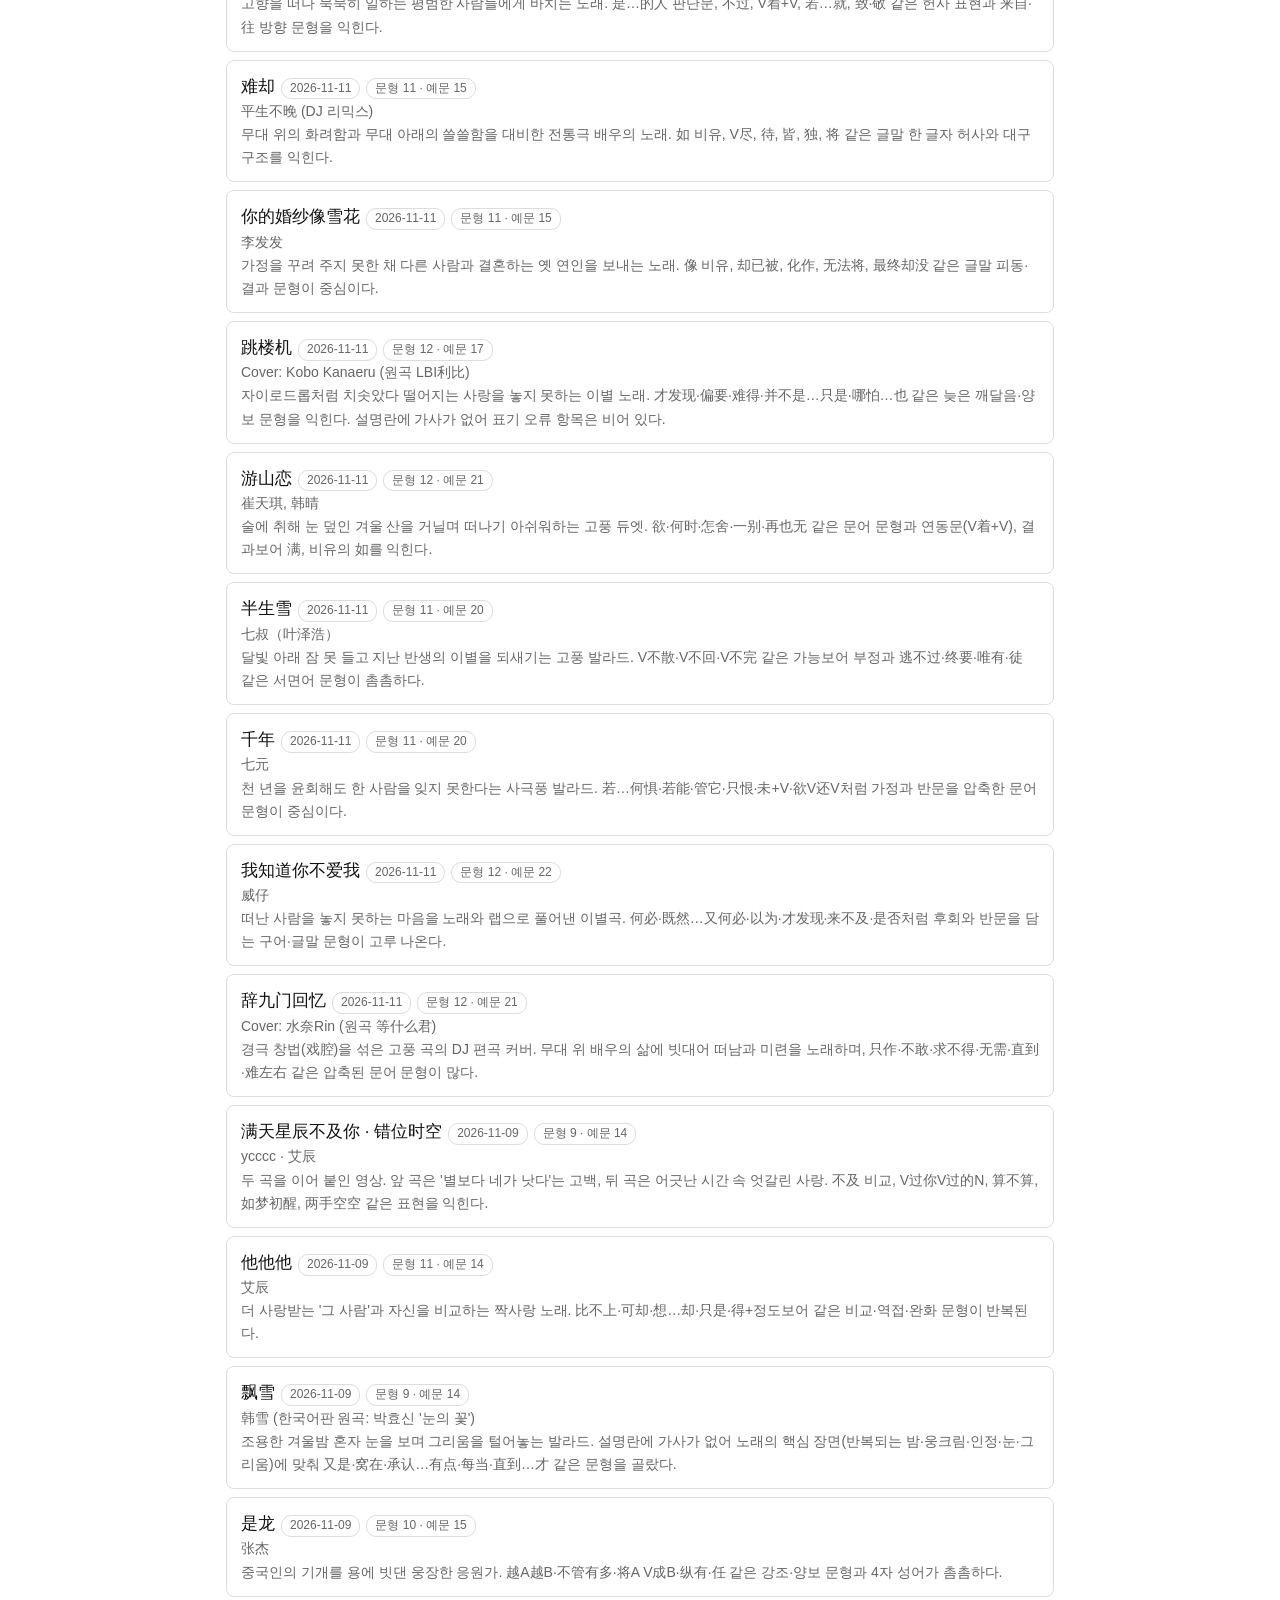
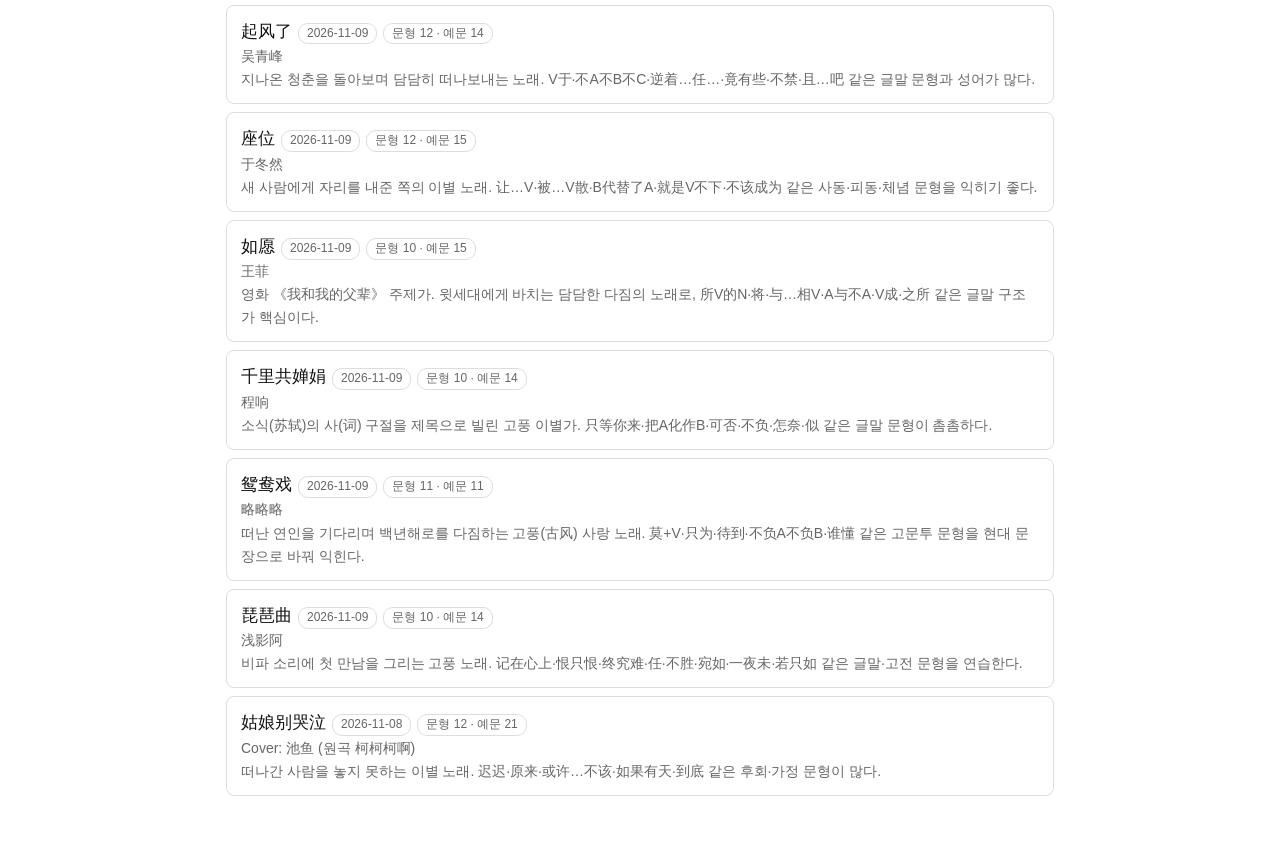
==== commit e7207e6a: "새 곡: 春庭雪, 半生霜, 抛书入梦里, 春盛, 十年逾期 Co-Authored-By: Claude Fable 5.2 <noreply@anthropic.com>" ====
--- a/index.html
+++ b/index.html
@@ -9,7 +9,12 @@
 <body>
 <main>
 <h1>중국어 노래 문장 공부</h1>
-<p class="muted">들은 중국어 노래로 만든 HSK 5~6급 문장 자료. 곡 26개. 가사 전문은 싣지 않는다.</p>
+<p class="muted">들은 중국어 노래로 만든 HSK 5~6급 문장 자료. 곡 31개. 가사 전문은 싣지 않는다.</p>
+<a class="song" href="videos/iDMQTHi4SRk/index.html"><span class="zh s">半生霜</span><span class="tag">2026-11-13</span><span class="tag">문형 11 · 예문 18</span><div class="muted">黄文文</div><div class="muted">반평생을 떠돌며 이루지 못한 사랑을 탄식하는 고풍 노래. 而(글말 접속)·所+V·V透·只盼/只恨·与+사람·V而不得와 사자성어를 술어로 쓰는 법을 익힌다.</div></a>
+<a class="song" href="videos/Y6TKKfwvBbI/index.html"><span class="zh s">春庭雪</span><span class="tag">2026-11-13</span><span class="tag">문형 12 · 예문 19</span><div class="muted">平生不晚 (戏腔版)</div><div class="muted">배꽃 지는 뜰에서 떠난 사람을 기다리는 궁중풍 고풍 노래. 最是·若·空+V·频·教(사역)·不可+V 같은 글말 문형과 시경·송사 전고가 많다.</div></a>
+<a class="song" href="videos/bDne4X78HWk/index.html"><span class="zh s">抛书入梦里</span><span class="tag">2026-11-13</span><span class="tag">문형 12 · 예문 17</span><div class="muted">陈小满, 姜雨涵</div><div class="muted">여름 낮잠과 연못 비 풍경 속에 옛사람을 떠올리는 잔잔한 고풍 노래. 似·同(=跟)·几时·泛起·V断/V满 결과보어·贪+V·…间 같은 묘사 문형이 많다.</div></a>
+<a class="song" href="videos/4Qk85rL9iEY/index.html"><span class="zh s">春盛</span><span class="tag">2026-11-13</span><span class="tag">문형 12 · 예문 19</span><div class="muted">简自安</div><div class="muted">강남의 봄밤, 벗들과 보낸 젊은 날을 세 글자 구절로 그린 담백한 고풍 노래. 逢·方(=才)·趁·待…再·催人·V罢·何处 같은 한 글자 글말 허사를 익히기 좋다.</div></a>
+<a class="song" href="videos/xeDRSZlpGb0/index.html"><span class="zh s">十年逾期</span><span class="tag">2026-11-13</span><span class="tag">문형 12 · 예문 20</span><div class="muted">零一九零贰</div><div class="muted">십 년을 기다리다 출가한 사람이 옛 연인에게 이별을 고하는 노래. 为何·已+V·勿+V·无恙·逾期·看破/放下·不再·留几分 같은 글말 부정·금지 표현과 불교 낱말이 나온다.</div></a>
 <a class="song" href="videos/nTpOb7YOHjk/index.html"><span class="zh s">步戏</span><span class="tag">2026-11-12</span><span class="tag">문형 11 · 예문 15</span><div class="muted">浅影阿, 朝歌夜弦</div><div class="muted">세상이 뭐라 하든 내 무대를 끝까지 해내겠다는 고풍 결의의 노래. 如若·怎甘·管他·越…越…·何惧·何去何从 같은 글말 가정·반어·양보 문형이 촘촘하다.</div></a>
 <a class="song" href="videos/Ya1J-1Wr-Gs/index.html"><span class="zh s">枫叶城</span><span class="tag">2026-11-12</span><span class="tag">문형 10 · 예문 14</span><div class="muted">Bunnyi_11</div><div class="muted">변방의 가을 단풍 속에서 떠난 사람을 기다리는 고풍 이별가. 欲·以A为B·用…交换·V也V不完·难+V·A化(为)B 같은 압축된 글말 구조가 핵심이다.</div></a>
 <a class="song" href="videos/Q1PW_smg8tU/index.html"><span class="zh s">天下</span><span class="tag">2026-11-12</span><span class="tag">문형 12 · 예문 13</span><div class="muted">张杰</div><div class="muted">천하보다 한 사람의 웃음을 택하겠다는 무협풍 사랑 노래. 似·如 비유, 顾不顾·管不管 반복 수사, 只求·何惧·抵过·只为 같은 글말 결의 표현이 많다.</div></a>
